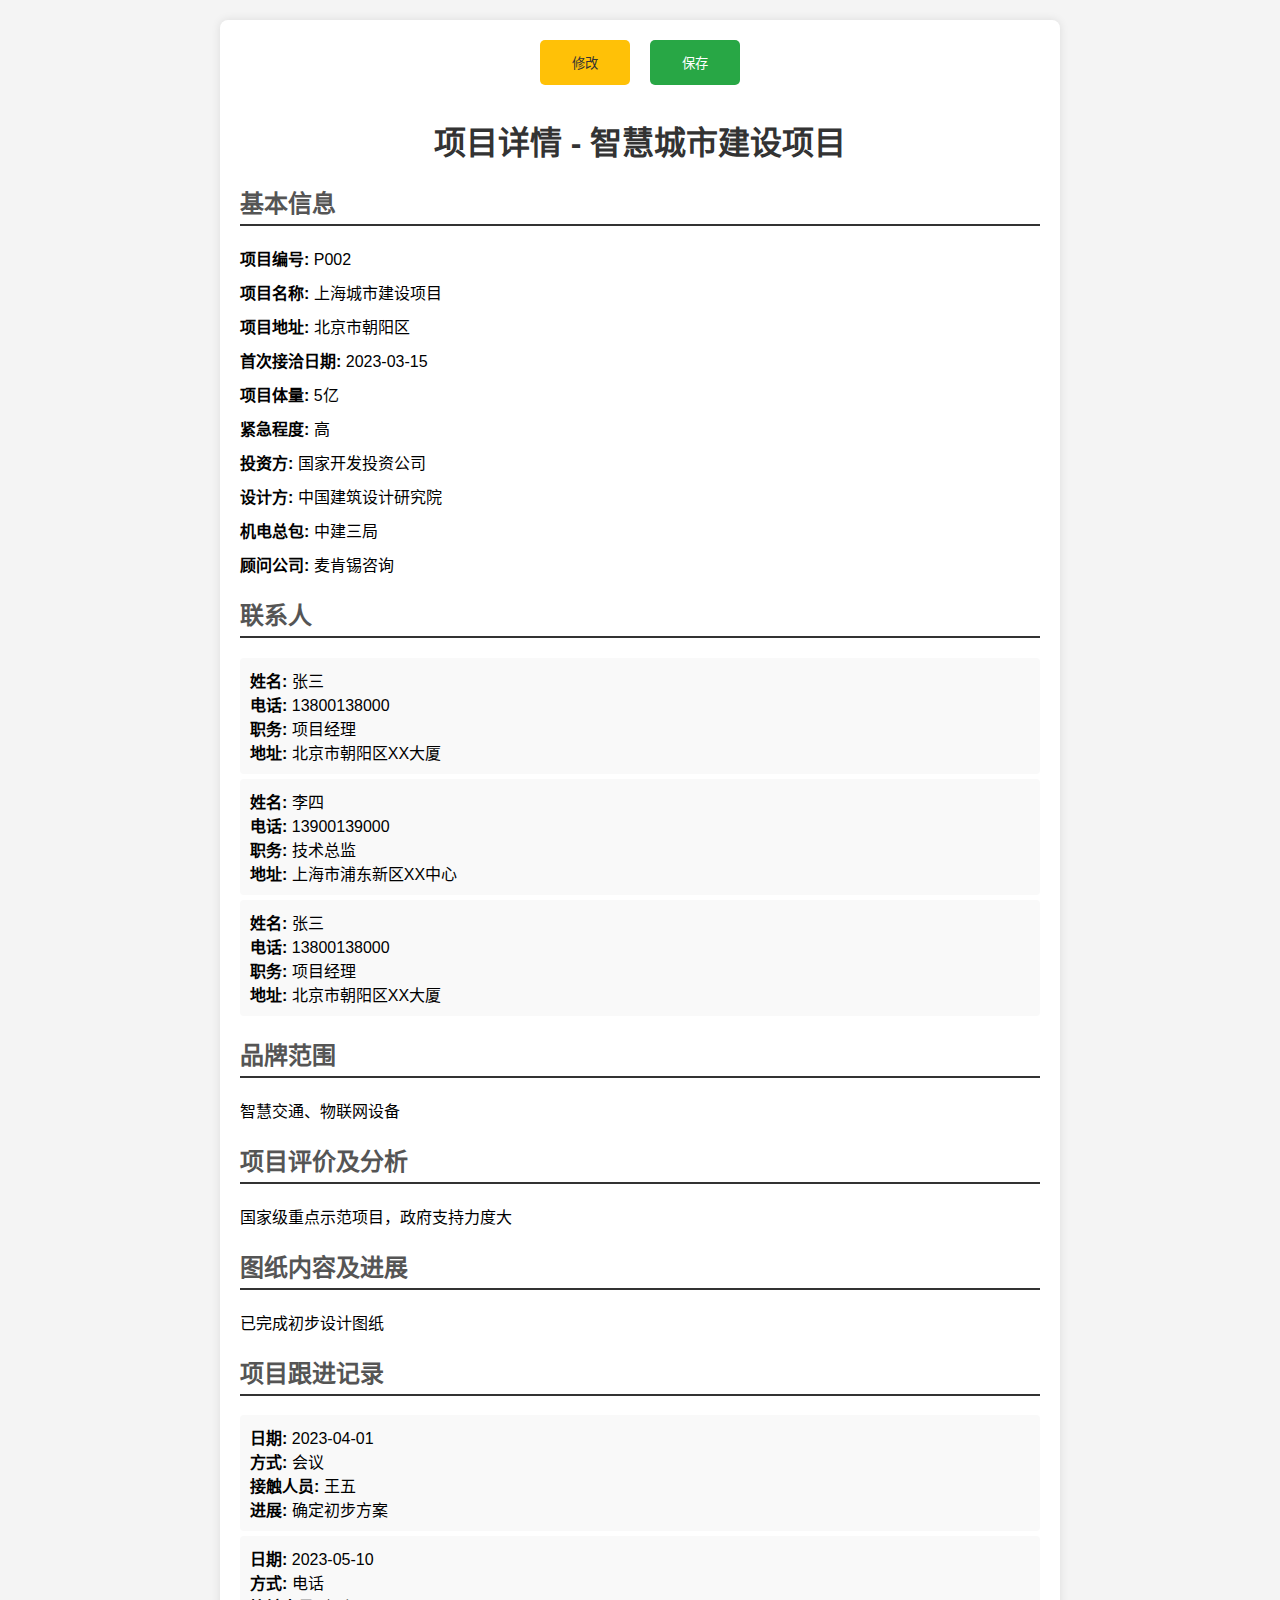
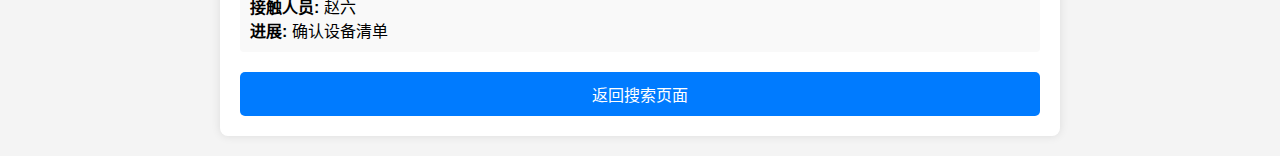
==== project2.html @ 1fcd1982 "Add files via upload" ====
<!DOCTYPE html>
<html lang="zh-CN">
<head>
    <meta charset="UTF-8">
    <meta name="viewport" content="width=device-width, initial-scale=1.0">
    <title>项目详情 - 上海城市建设项目</title>
    <style>
        body {
            font-family: Arial, sans-serif;
            background-color: #f4f4f4;
            margin: 0;
            padding: 20px;
        }
        .container {
            max-width: 800px;
            margin: 0 auto;
            background-color: #fff;
            padding: 20px;
            border-radius: 8px;
            box-shadow: 0 0 10px rgba(0, 0, 0, 0.1);
        }
        h1 {
            text-align: center;
            color: #333;
        }
        .section {
            margin-bottom: 20px;
        }
        .section h2 {
            border-bottom: 2px solid #333;
            padding-bottom: 5px;
            color: #555;
        }
        .section p, .section ul {
            margin: 10px 0;
        }
        .section ul {
            list-style-type: none;
            padding: 0;
        }
        .section ul li {
            background-color: #f9f9f9;
            padding: 10px;
            margin: 5px 0;
            border-radius: 4px;
        }
        .back-button {
            display: block;
            text-align: center;
            margin-top: 20px;
            text-decoration: none;
            color: #fff;
            background-color: #007BFF;
            padding: 10px 20px;
            border-radius: 5px;
        }
        .back-button:hover {
            background-color: #0056b3;
        }
    </style>
</head>
<body>
    <div class="container">
        <h1>项目详情 - 智慧城市建设项目</h1>

        <!-- 基本信息 -->
        <div class="section">
            <h2>基本信息</h2>
            <p><strong>项目编号:</strong> P002</p>
            <p><strong>项目名称:</strong> 上海城市建设项目</p>
            <p><strong>项目地址:</strong> 北京市朝阳区</p>
            <p><strong>首次接洽日期:</strong> 2023-03-15</p>
            <p><strong>项目体量:</strong> 5亿</p>
            <p><strong>紧急程度:</strong> 高</p>
            <p><strong>投资方:</strong> 国家开发投资公司</p>
            <p><strong>设计方:</strong> 中国建筑设计研究院</p>
            <p><strong>机电总包:</strong> 中建三局</p>
            <p><strong>顾问公司:</strong> 麦肯锡咨询</p>
        </div>

        <!-- 联系人信息 -->
        <div class="section">
            <h2>联系人</h2>
            <ul>
                <li>
                    <strong>姓名:</strong> 张三<br>
                    <strong>电话:</strong> 13800138000<br>
                    <strong>职务:</strong> 项目经理<br>
                    <strong>地址:</strong> 北京市朝阳区XX大厦
                </li>
                <li>
                    <strong>姓名:</strong> 李四<br>
                    <strong>电话:</strong> 13900139000<br>
                    <strong>职务:</strong> 技术总监<br>
                    <strong>地址:</strong> 上海市浦东新区XX中心
                </li>
                <li>
                    <strong>姓名:</strong> 张三<br>
                    <strong>电话:</strong> 13800138000<br>
                    <strong>职务:</strong> 项目经理<br>
                    <strong>地址:</strong> 北京市朝阳区XX大厦
                </li>
            </ul>
        </div>

        <!-- 品牌范围 -->
        <div class="section">
            <h2>品牌范围</h2>
            <p>智慧交通、物联网设备</p>
        </div>

        <!-- 项目评价及分析 -->
        <div class="section">
            <h2>项目评价及分析</h2>
            <p>国家级重点示范项目，政府支持力度大</p>
        </div>

        <!-- 图纸内容及进展 -->
        <div class="section">
            <h2>图纸内容及进展</h2>
            <p>已完成初步设计图纸</p>
        </div>

        <!-- 项目跟进记录 -->
        <div class="section">
            <h2>项目跟进记录</h2>
            <ul>
                <li>
                    <strong>日期:</strong> 2023-04-01<br>
                    <strong>方式:</strong> 会议<br>
                    <strong>接触人员:</strong> 王五<br>
                    <strong>进展:</strong> 确定初步方案
                </li>
                <li>
                    <strong>日期:</strong> 2023-05-10<br>
                    <strong>方式:</strong> 电话<br>
                    <strong>接触人员:</strong> 赵六<br>
                    <strong>进展:</strong> 确认设备清单
                </li>
            </ul>
        </div>

        <!-- 返回按钮 -->
        <a href="searchpage.html" class="back-button">返回搜索页面</a>
    </div>
</body>
<!-- 在原有的HTML文件尾部添加以下代码 -->
<script>
// 可编辑区域选择器（根据实际需要调整）
const EDITABLE_SELECTOR = '.section p, .section li';

// 初始化编辑状态
let isEditing = false;

// 添加操作按钮
const buttonContainer = document.createElement('div');
buttonContainer.className = 'action-buttons';
buttonContainer.innerHTML = `
    <button class="edit-btn">修改</button>
    <button class="save-btn" disabled>保存</button>
`;
document.querySelector('.container').prepend(buttonContainer);

// 获取按钮元素
const editBtn = document.querySelector('.edit-btn');
const saveBtn = document.querySelector('.save-btn');

// 修改按钮点击事件
editBtn.addEventListener('click', () => {
    isEditing = !isEditing;
    toggleEditing(isEditing);
    editBtn.textContent = isEditing ? '取消编辑' : '修改';
    saveBtn.disabled = !isEditing;
});

// 保存按钮点击事件
saveBtn.addEventListener('click', () => {
    const changes = collectChanges();
    localStorage.setItem('projectData', JSON.stringify(changes));
    alert('保存成功！');
    toggleEditing(false);
    editBtn.textContent = '修改';
    saveBtn.disabled = true;
});

// 切换编辑状态
function toggleEditing(enable) {
    document.querySelectorAll(EDITABLE_SELECTOR).forEach(el => {
        el.contentEditable = enable;
        el.style.backgroundColor = enable ? '#fff3d6' : '';
        el.style.border = enable ? '1px dashed #ffc107' : 'none';
    });
}

// 收集修改内容
function collectChanges() {
    const data = {};
    document.querySelectorAll(EDITABLE_SELECTOR).forEach((el, index) => {
        data[`item-${index}`] = el.innerHTML;
    });
    return data;
}

// 加载保存的数据
function loadSavedData() {
    const savedData = localStorage.getItem('projectData');
    if (savedData) {
        const data = JSON.parse(savedData);
        document.querySelectorAll(EDITABLE_SELECTOR).forEach((el, index) => {
            if (data[`item-${index}`]) {
                el.innerHTML = data[`item-${index}`];
            }
        });
    }
}

// 页面加载时检查保存数据
window.addEventListener('load', loadSavedData);
</script>

<style>
/* 添加按钮样式 */
.action-buttons {
    text-align: center;
    margin-bottom: 2rem;
}

.edit-btn, .save-btn {
    padding: 0.8rem 2rem;
    border: none;
    border-radius: 5px;
    cursor: pointer;
    transition: all 0.3s ease;
}

.edit-btn {
    background-color: #ffc107;
    color: #333;
}

.save-btn {
    background-color: #28a745;
    color: white;
    margin-left: 1rem;
}

.edit-btn:hover {
    background-color: #e0a800;
}

.save-btn:hover {
    background-color: #218838;
}

/* 编辑状态样式 */
[contenteditable="true"] {
    min-height: 1.5em;
    outline: none;
}
</style>
</html>
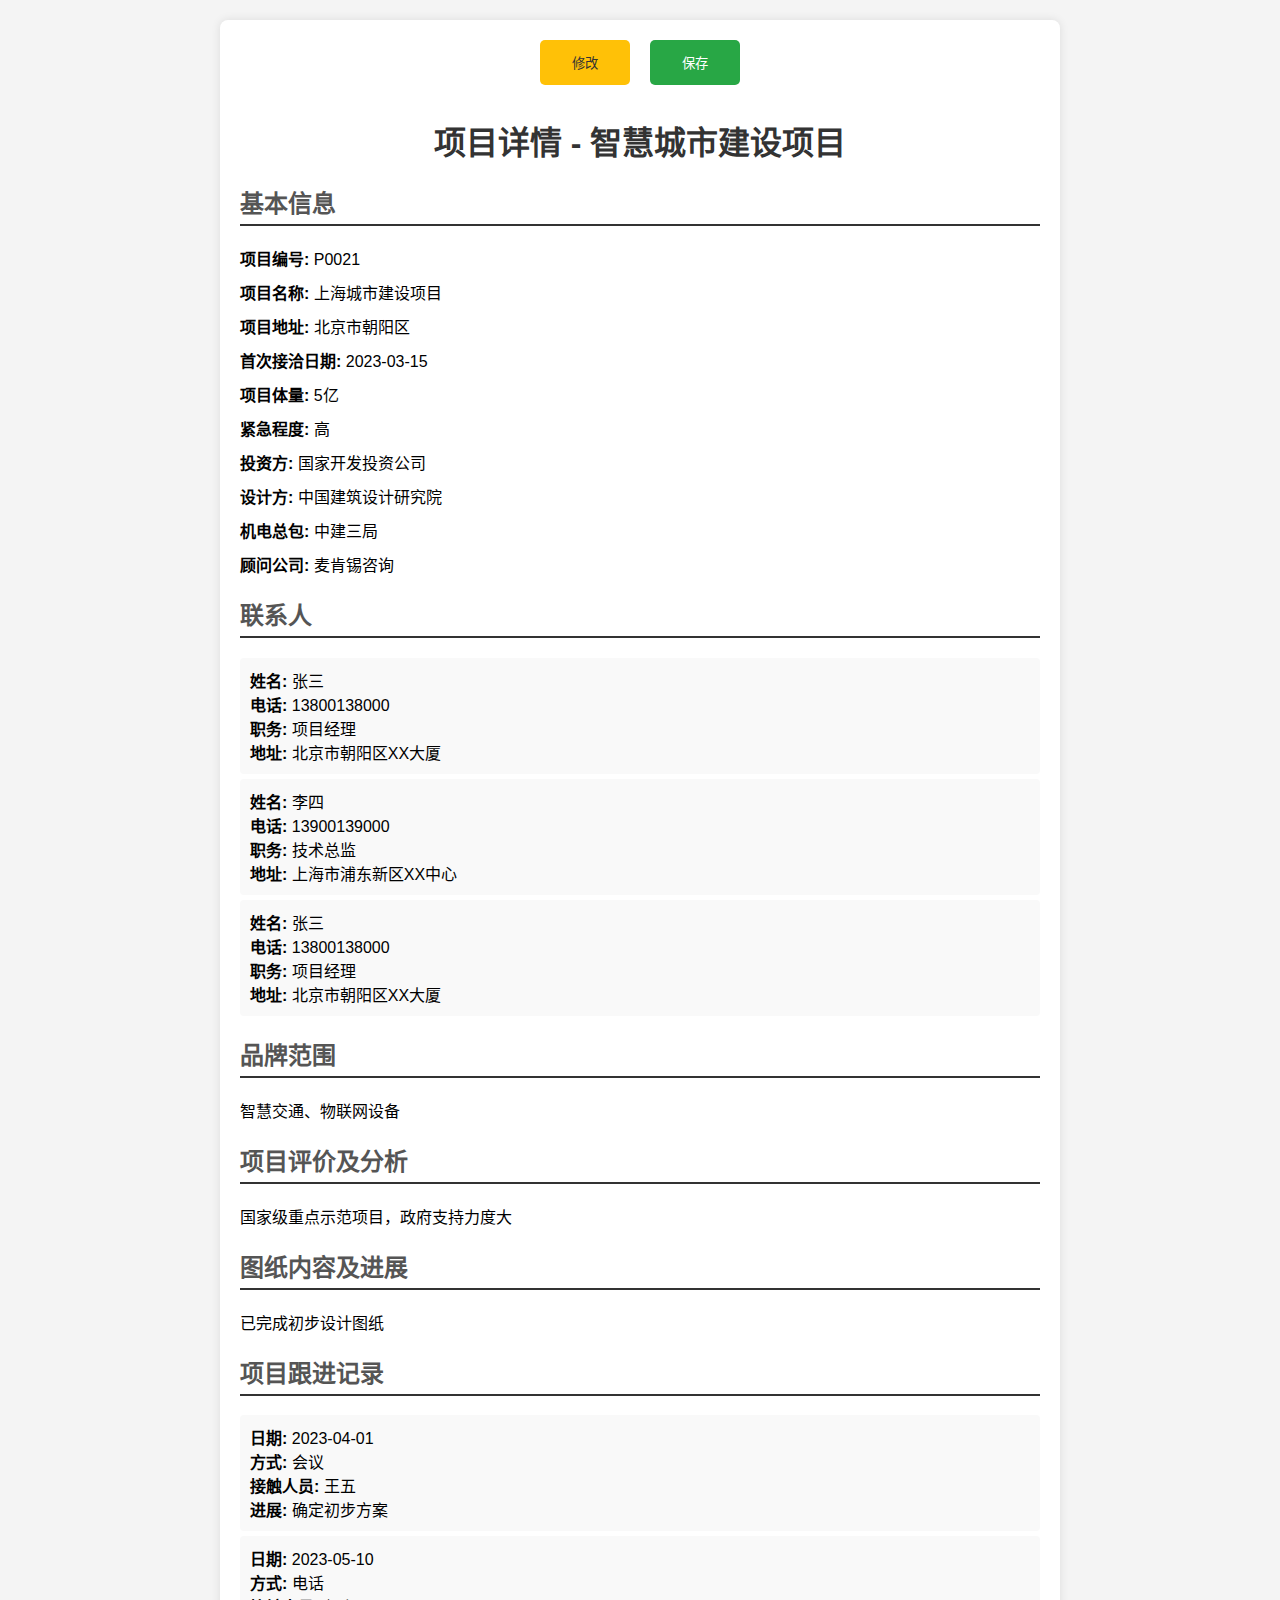
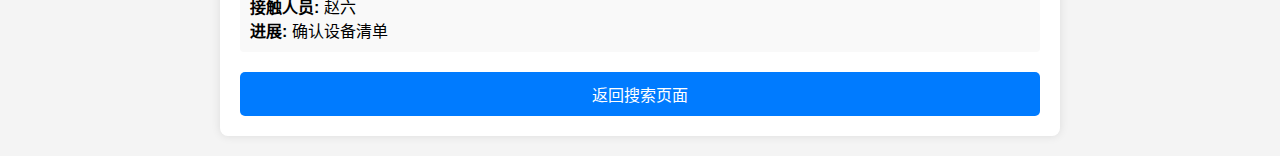
==== commit d628fc4b: "Update project2.html" ====
--- a/project2.html
+++ b/project2.html
@@ -66,7 +66,7 @@
         <!-- 基本信息 -->
         <div class="section">
             <h2>基本信息</h2>
-            <p><strong>项目编号:</strong> P002</p>
+            <p><strong>项目编号:</strong> P0021</p>
             <p><strong>项目名称:</strong> 上海城市建设项目</p>
             <p><strong>项目地址:</strong> 北京市朝阳区</p>
             <p><strong>首次接洽日期:</strong> 2023-03-15</p>
@@ -258,4 +258,4 @@
     outline: none;
 }
 </style>
-</html>+</html>
